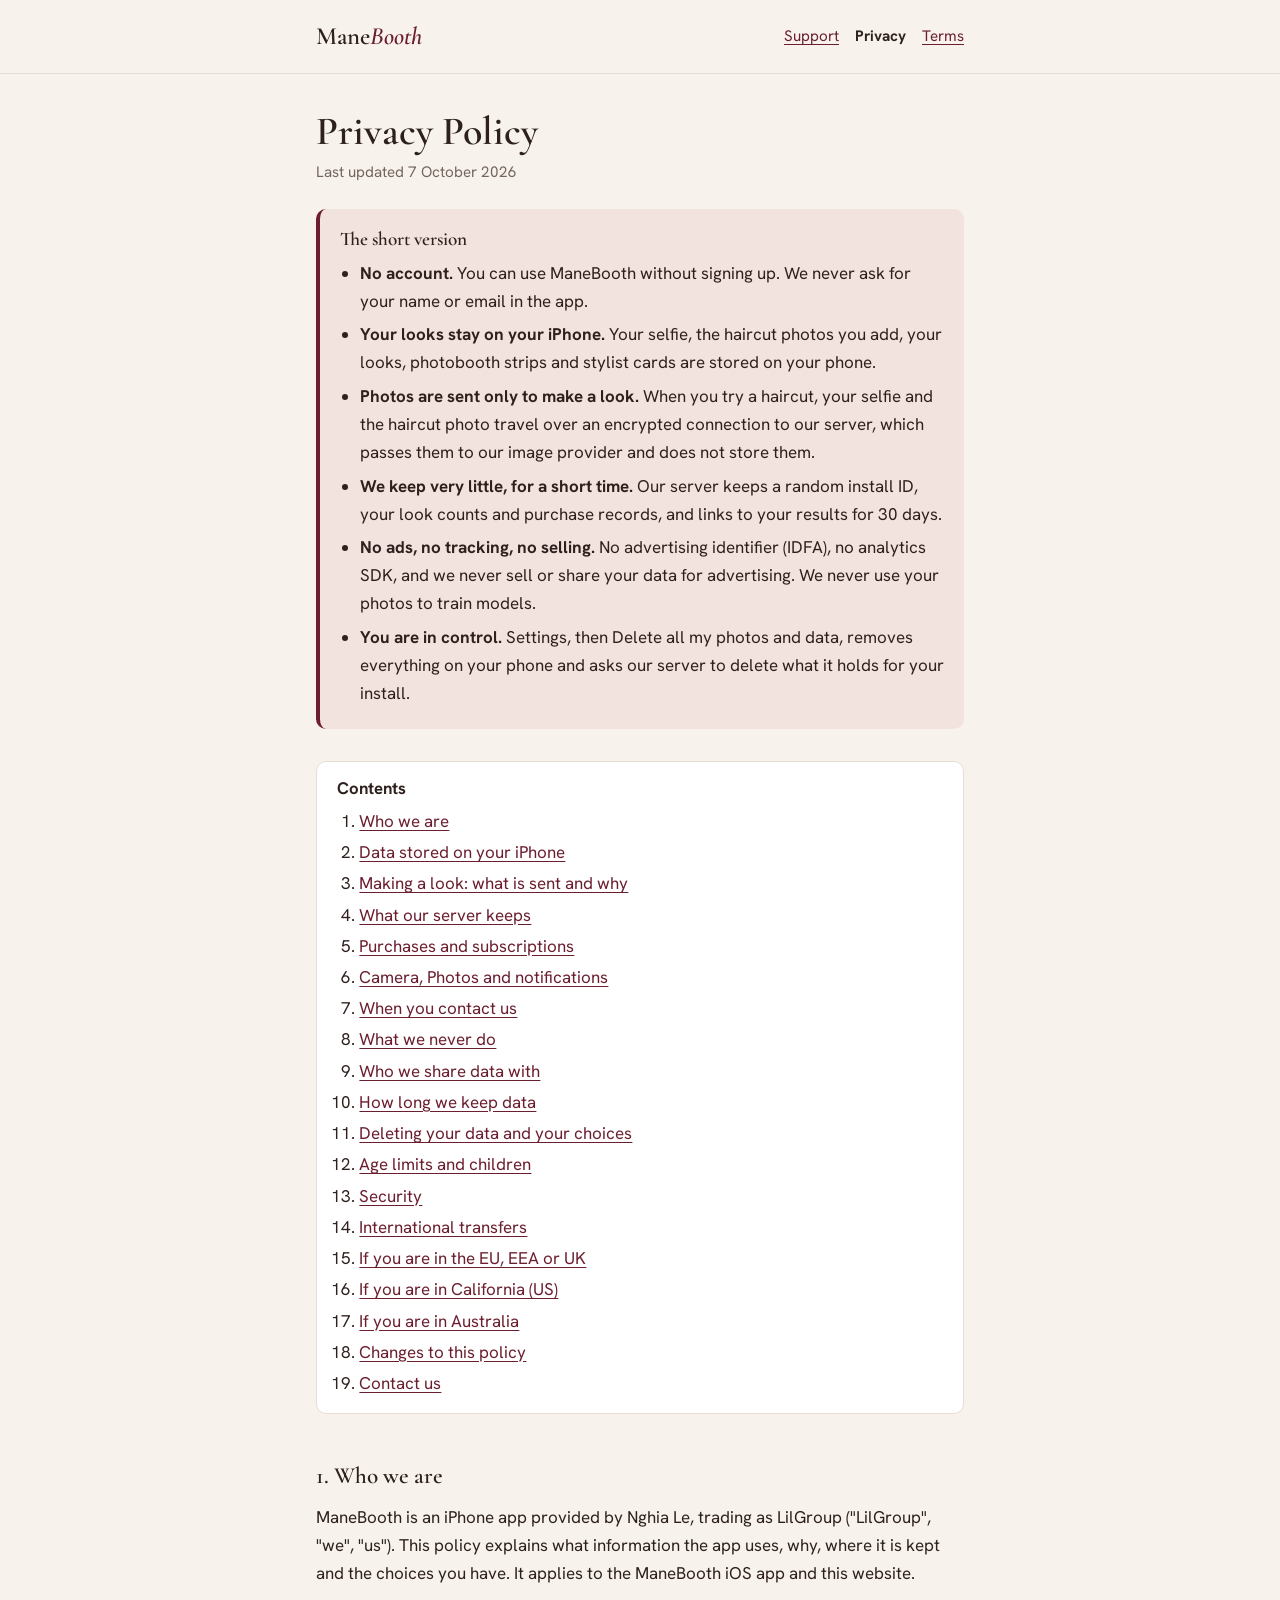
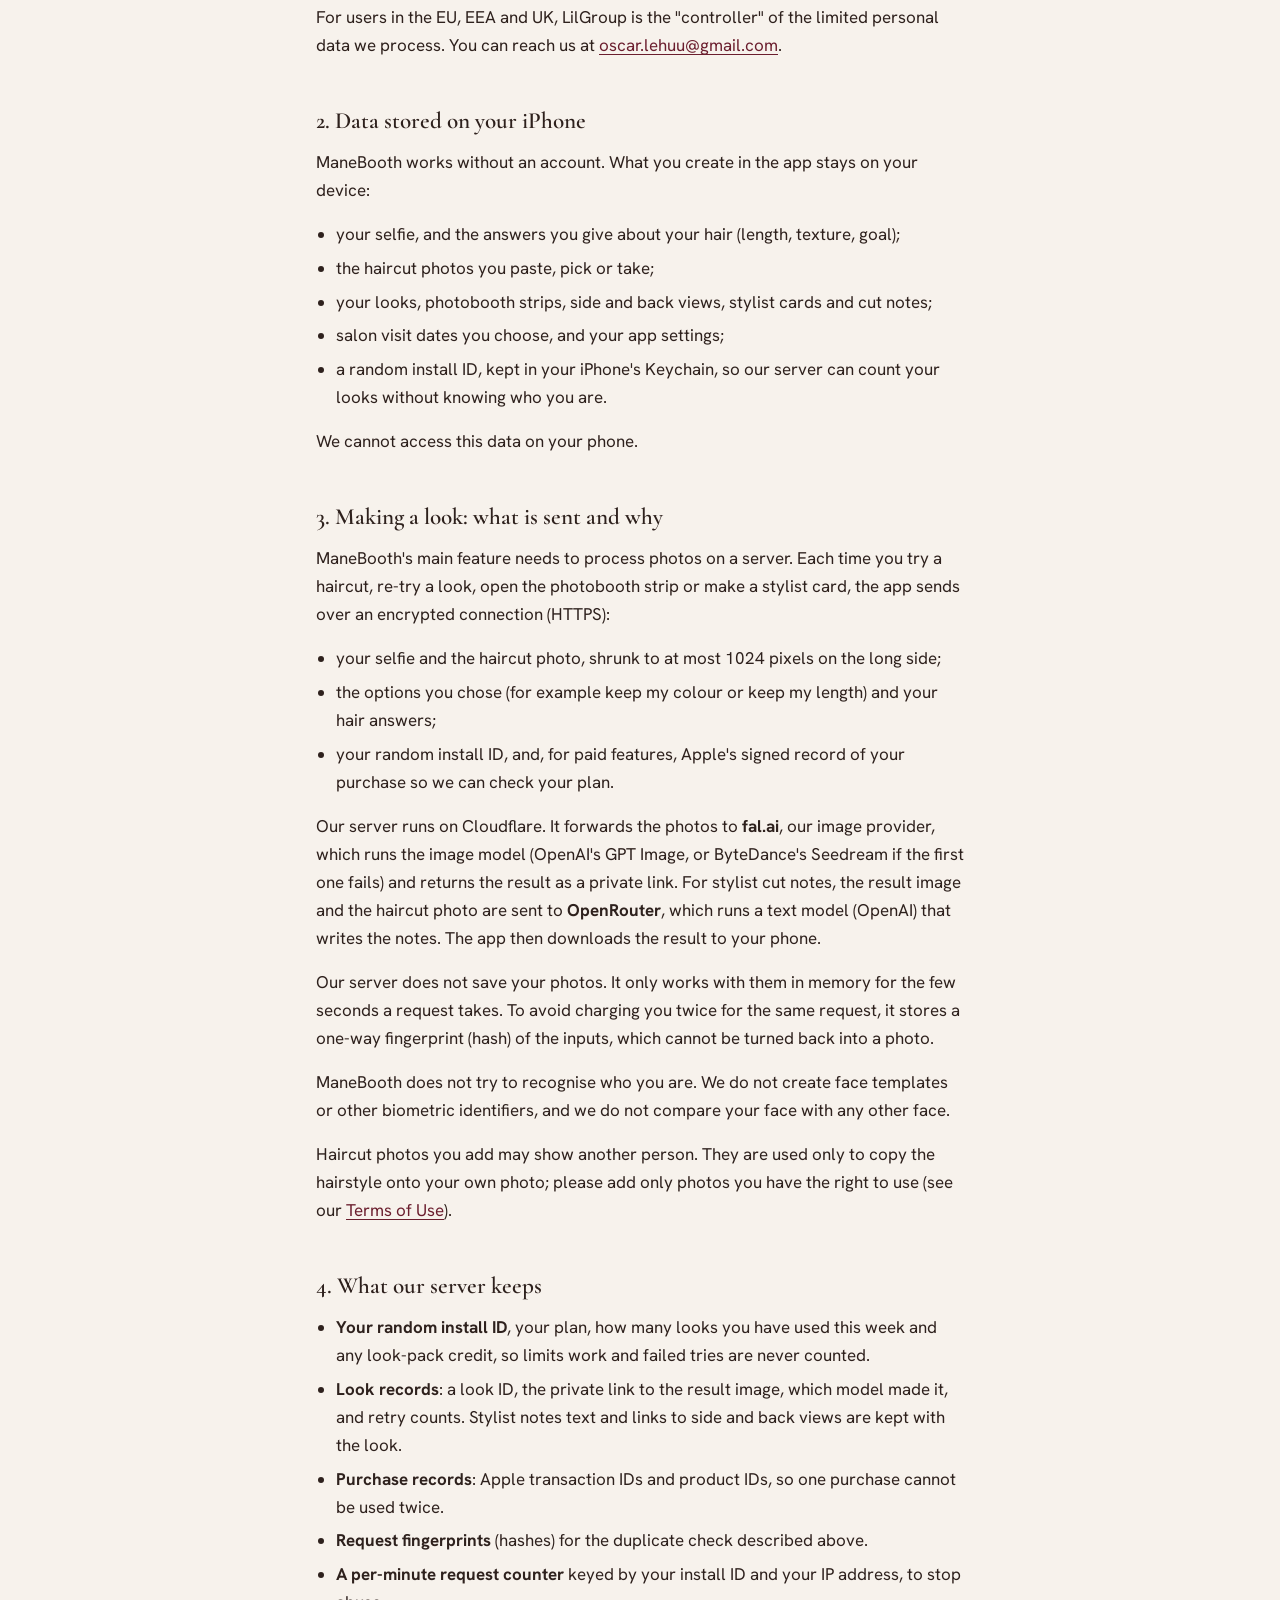
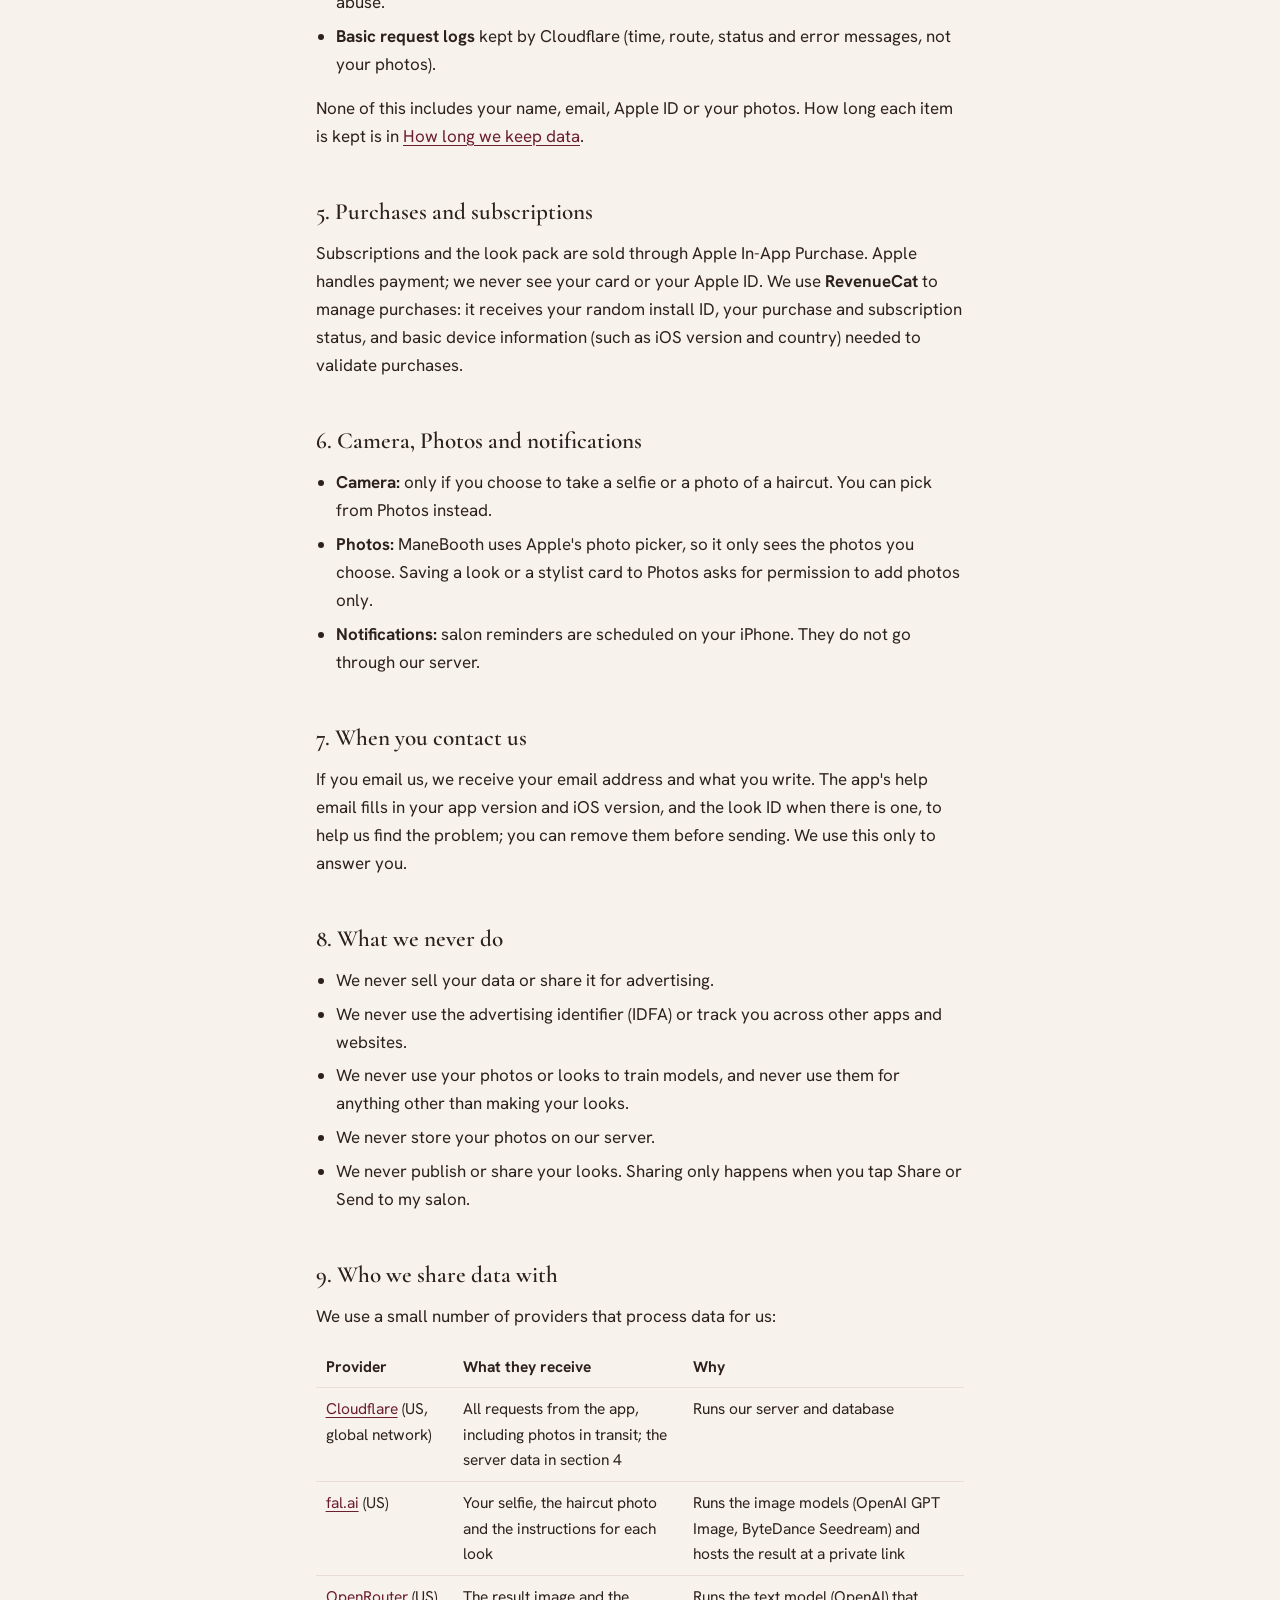
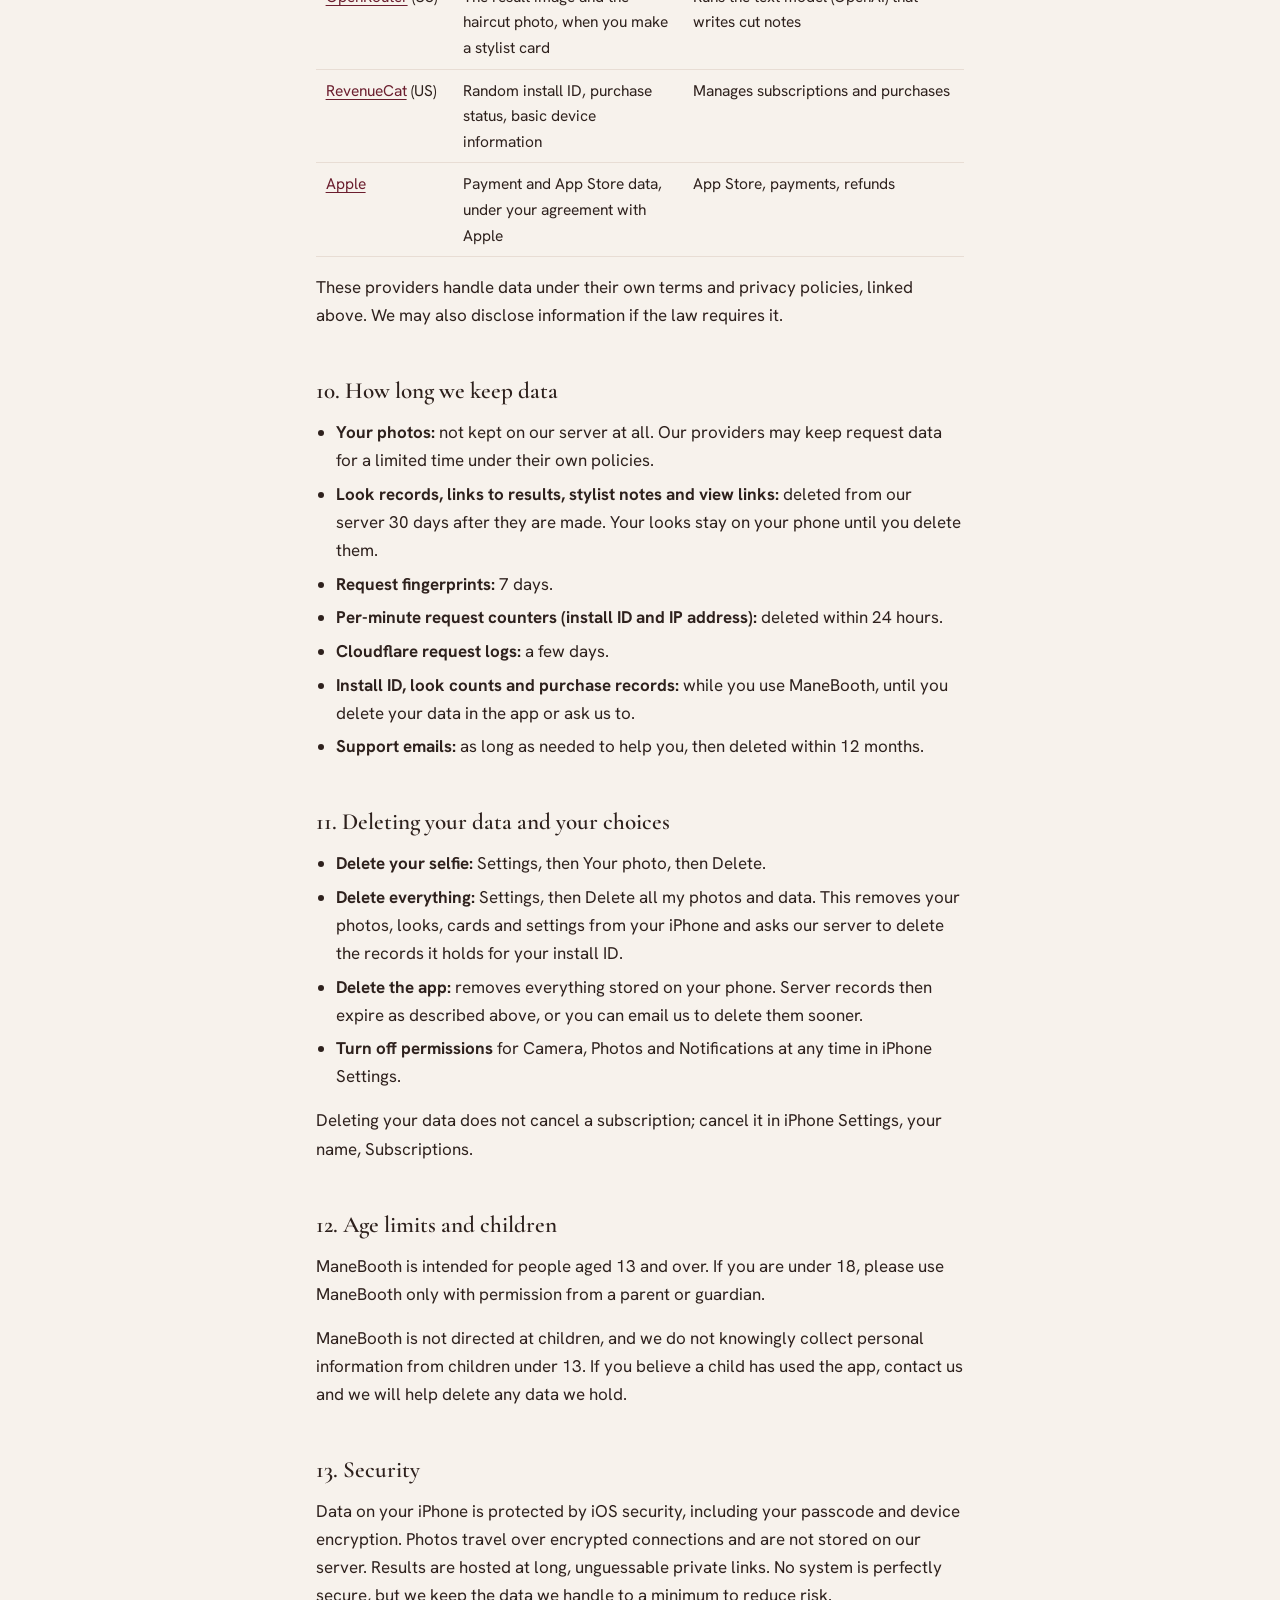
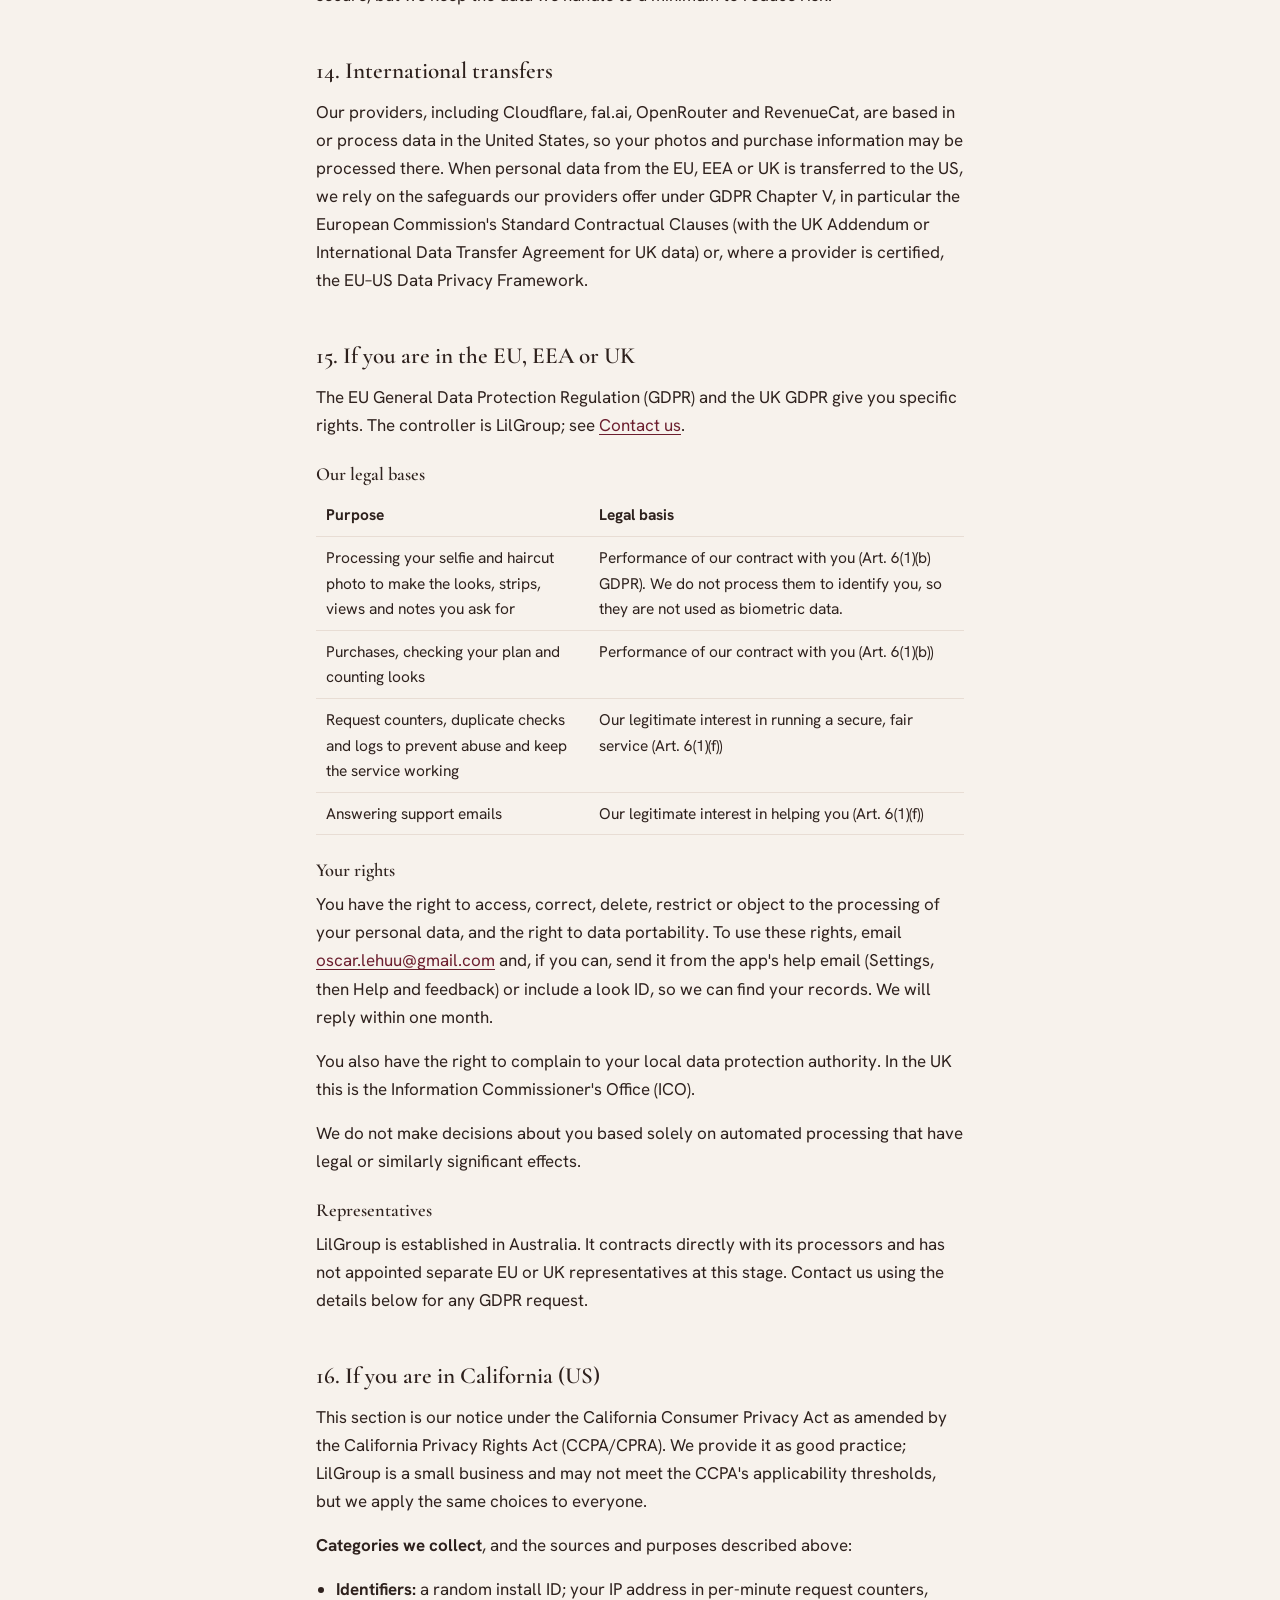
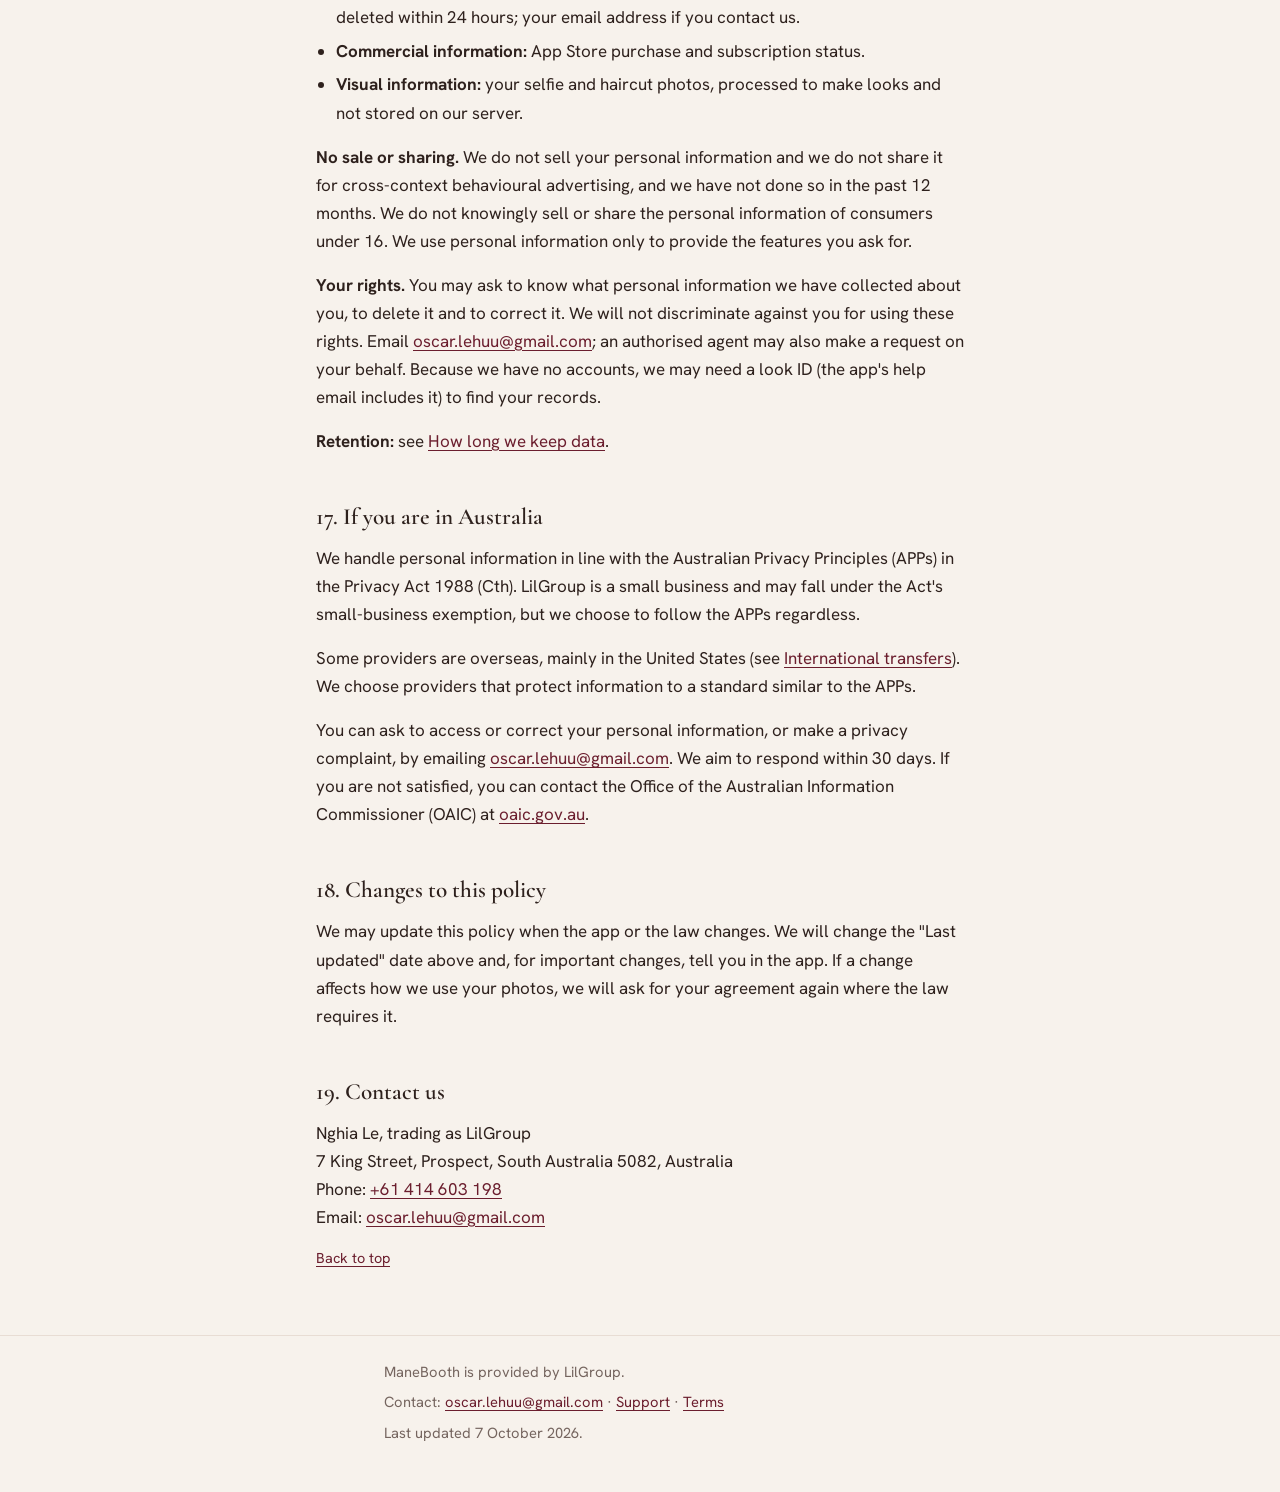
==== privacy.html @ 9e3c53f3 "feat: add ManeBooth support, privacy and terms pages" ====
<!DOCTYPE html>
<html lang="en">
<head>
  <meta charset="utf-8">
  <meta name="viewport" content="width=device-width, initial-scale=1">
  <title>ManeBooth – Privacy Policy</title>
  <meta name="description" content="How the ManeBooth iOS app uses your photos and data, who processes them, and for how long.">
  <link rel="preconnect" href="https://fonts.googleapis.com">
  <link rel="preconnect" href="https://fonts.gstatic.com" crossorigin>
  <link href="https://fonts.googleapis.com/css2?family=Cormorant+Garamond:ital,wght@0,600;1,600&family=Hanken+Grotesk:wght@400;700&display=swap" rel="stylesheet">
  <link rel="stylesheet" href="style.css">
</head>
<body>
  <a class="skip-link" href="#main">Skip to content</a>

  <header class="site-header">
    <div class="wrap">
      <a class="brand" href="index.html">Mane<span>Booth</span></a>
      <nav class="site-nav" aria-label="Legal pages">
        <a href="index.html">Support</a>
        <a href="privacy.html" aria-current="page">Privacy</a>
        <a href="terms.html">Terms</a>
      </nav>
    </div>
  </header>

  <main id="main">
    <div class="wrap">
      <h1 id="top">Privacy Policy</h1>
      <p class="updated">Last updated <time datetime="2026-10-07">7 October 2026</time></p>

      <section class="summary" aria-labelledby="summary-title">
        <h2 id="summary-title">The short version</h2>
        <ul>
          <li><strong>No account.</strong> You can use ManeBooth without signing up. We never ask for your name or email in the app.</li>
          <li><strong>Your looks stay on your iPhone.</strong> Your selfie, the haircut photos you add, your looks, photobooth strips and stylist cards are stored on your phone.</li>
          <li><strong>Photos are sent only to make a look.</strong> When you try a haircut, your selfie and the haircut photo travel over an encrypted connection to our server, which passes them to our image provider and does not store them.</li>
          <li><strong>We keep very little, for a short time.</strong> Our server keeps a random install ID, your look counts and purchase records, and links to your results for 30 days.</li>
          <li><strong>No ads, no tracking, no selling.</strong> No advertising identifier (IDFA), no analytics SDK, and we never sell or share your data for advertising. We never use your photos to train models.</li>
          <li><strong>You are in control.</strong> Settings, then Delete all my photos and data, removes everything on your phone and asks our server to delete what it holds for your install.</li>
        </ul>
      </section>

      <nav class="toc" aria-labelledby="toc-title">
        <h2 id="toc-title">Contents</h2>
        <ol>
          <li><a href="#who-we-are">Who we are</a></li>
          <li><a href="#on-device">Data stored on your iPhone</a></li>
          <li><a href="#making-looks">Making a look: what is sent and why</a></li>
          <li><a href="#server">What our server keeps</a></li>
          <li><a href="#purchases">Purchases and subscriptions</a></li>
          <li><a href="#permissions">Camera, Photos and notifications</a></li>
          <li><a href="#support-emails">When you contact us</a></li>
          <li><a href="#what-we-dont-do">What we never do</a></li>
          <li><a href="#providers">Who we share data with</a></li>
          <li><a href="#retention">How long we keep data</a></li>
          <li><a href="#your-choices">Deleting your data and your choices</a></li>
          <li><a href="#age">Age limits and children</a></li>
          <li><a href="#security">Security</a></li>
          <li><a href="#transfers">International transfers</a></li>
          <li><a href="#gdpr">If you are in the EU, EEA or UK</a></li>
          <li><a href="#california">If you are in California (US)</a></li>
          <li><a href="#australia">If you are in Australia</a></li>
          <li><a href="#changes">Changes to this policy</a></li>
          <li><a href="#contact">Contact us</a></li>
        </ol>
      </nav>

      <section aria-labelledby="who-we-are">
        <h2 id="who-we-are">1. Who we are</h2>
        <p>ManeBooth is an iPhone app provided by Nghia Le, trading as LilGroup ("LilGroup", "we", "us"). This policy explains what information the app uses, why, where it is kept and the choices you have. It applies to the ManeBooth iOS app and this website.</p>
        <p>For users in the EU, EEA and UK, LilGroup is the "controller" of the limited personal data we process. You can reach us at <a href="mailto:oscar.lehuu@gmail.com">oscar.lehuu@gmail.com</a>.</p>
      </section>

      <section aria-labelledby="on-device">
        <h2 id="on-device">2. Data stored on your iPhone</h2>
        <p>ManeBooth works without an account. What you create in the app stays on your device:</p>
        <ul>
          <li>your selfie, and the answers you give about your hair (length, texture, goal);</li>
          <li>the haircut photos you paste, pick or take;</li>
          <li>your looks, photobooth strips, side and back views, stylist cards and cut notes;</li>
          <li>salon visit dates you choose, and your app settings;</li>
          <li>a random install ID, kept in your iPhone's Keychain, so our server can count your looks without knowing who you are.</li>
        </ul>
        <p>We cannot access this data on your phone.</p>
      </section>

      <section aria-labelledby="making-looks">
        <h2 id="making-looks">3. Making a look: what is sent and why</h2>
        <p>ManeBooth's main feature needs to process photos on a server. Each time you try a haircut, re-try a look, open the photobooth strip or make a stylist card, the app sends over an encrypted connection (HTTPS):</p>
        <ul>
          <li>your selfie and the haircut photo, shrunk to at most 1024 pixels on the long side;</li>
          <li>the options you chose (for example keep my colour or keep my length) and your hair answers;</li>
          <li>your random install ID, and, for paid features, Apple's signed record of your purchase so we can check your plan.</li>
        </ul>
        <p>Our server runs on Cloudflare. It forwards the photos to <strong>fal.ai</strong>, our image provider, which runs the image model (OpenAI's GPT Image, or ByteDance's Seedream if the first one fails) and returns the result as a private link. For stylist cut notes, the result image and the haircut photo are sent to <strong>OpenRouter</strong>, which runs a text model (OpenAI) that writes the notes. The app then downloads the result to your phone.</p>
        <p>Our server does not save your photos. It only works with them in memory for the few seconds a request takes. To avoid charging you twice for the same request, it stores a one-way fingerprint (hash) of the inputs, which cannot be turned back into a photo.</p>
        <p>ManeBooth does not try to recognise who you are. We do not create face templates or other biometric identifiers, and we do not compare your face with any other face.</p>
        <p>Haircut photos you add may show another person. They are used only to copy the hairstyle onto your own photo; please add only photos you have the right to use (see our <a href="terms.html">Terms of Use</a>).</p>
      </section>

      <section aria-labelledby="server">
        <h2 id="server">4. What our server keeps</h2>
        <ul>
          <li><strong>Your random install ID</strong>, your plan, how many looks you have used this week and any look-pack credit, so limits work and failed tries are never counted.</li>
          <li><strong>Look records</strong>: a look ID, the private link to the result image, which model made it, and retry counts. Stylist notes text and links to side and back views are kept with the look.</li>
          <li><strong>Purchase records</strong>: Apple transaction IDs and product IDs, so one purchase cannot be used twice.</li>
          <li><strong>Request fingerprints</strong> (hashes) for the duplicate check described above.</li>
          <li><strong>A per-minute request counter</strong> keyed by your install ID and your IP address, to stop abuse.</li>
          <li><strong>Basic request logs</strong> kept by Cloudflare (time, route, status and error messages, not your photos).</li>
        </ul>
        <p>None of this includes your name, email, Apple ID or your photos. How long each item is kept is in <a href="#retention">How long we keep data</a>.</p>
      </section>

      <section aria-labelledby="purchases">
        <h2 id="purchases">5. Purchases and subscriptions</h2>
        <p>Subscriptions and the look pack are sold through Apple In-App Purchase. Apple handles payment; we never see your card or your Apple ID. We use <strong>RevenueCat</strong> to manage purchases: it receives your random install ID, your purchase and subscription status, and basic device information (such as iOS version and country) needed to validate purchases.</p>
      </section>

      <section aria-labelledby="permissions">
        <h2 id="permissions">6. Camera, Photos and notifications</h2>
        <ul>
          <li><strong>Camera:</strong> only if you choose to take a selfie or a photo of a haircut. You can pick from Photos instead.</li>
          <li><strong>Photos:</strong> ManeBooth uses Apple's photo picker, so it only sees the photos you choose. Saving a look or a stylist card to Photos asks for permission to add photos only.</li>
          <li><strong>Notifications:</strong> salon reminders are scheduled on your iPhone. They do not go through our server.</li>
        </ul>
      </section>

      <section aria-labelledby="support-emails">
        <h2 id="support-emails">7. When you contact us</h2>
        <p>If you email us, we receive your email address and what you write. The app's help email fills in your app version and iOS version, and the look ID when there is one, to help us find the problem; you can remove them before sending. We use this only to answer you.</p>
      </section>

      <section aria-labelledby="what-we-dont-do">
        <h2 id="what-we-dont-do">8. What we never do</h2>
        <ul>
          <li>We never sell your data or share it for advertising.</li>
          <li>We never use the advertising identifier (IDFA) or track you across other apps and websites.</li>
          <li>We never use your photos or looks to train models, and never use them for anything other than making your looks.</li>
          <li>We never store your photos on our server.</li>
          <li>We never publish or share your looks. Sharing only happens when you tap Share or Send to my salon.</li>
        </ul>
      </section>

      <section aria-labelledby="providers">
        <h2 id="providers">9. Who we share data with</h2>
        <p>We use a small number of providers that process data for us:</p>
        <div class="table-scroll">
          <table>
            <thead>
              <tr><th scope="col">Provider</th><th scope="col">What they receive</th><th scope="col">Why</th></tr>
            </thead>
            <tbody>
              <tr><td><a href="https://www.cloudflare.com/privacypolicy/">Cloudflare</a> (US, global network)</td><td>All requests from the app, including photos in transit; the server data in section 4</td><td>Runs our server and database</td></tr>
              <tr><td><a href="https://fal.ai/privacy">fal.ai</a> (US)</td><td>Your selfie, the haircut photo and the instructions for each look</td><td>Runs the image models (OpenAI GPT Image, ByteDance Seedream) and hosts the result at a private link</td></tr>
              <tr><td><a href="https://openrouter.ai/privacy">OpenRouter</a> (US)</td><td>The result image and the haircut photo, when you make a stylist card</td><td>Runs the text model (OpenAI) that writes cut notes</td></tr>
              <tr><td><a href="https://www.revenuecat.com/privacy/">RevenueCat</a> (US)</td><td>Random install ID, purchase status, basic device information</td><td>Manages subscriptions and purchases</td></tr>
              <tr><td><a href="https://www.apple.com/legal/privacy/">Apple</a></td><td>Payment and App Store data, under your agreement with Apple</td><td>App Store, payments, refunds</td></tr>
            </tbody>
          </table>
        </div>
        <p>These providers handle data under their own terms and privacy policies, linked above. We may also disclose information if the law requires it.</p>
      </section>

      <section aria-labelledby="retention">
        <h2 id="retention">10. How long we keep data</h2>
        <ul>
          <li><strong>Your photos:</strong> not kept on our server at all. Our providers may keep request data for a limited time under their own policies.</li>
          <li><strong>Look records, links to results, stylist notes and view links:</strong> deleted from our server 30 days after they are made. Your looks stay on your phone until you delete them.</li>
          <li><strong>Request fingerprints:</strong> 7 days.</li>
          <li><strong>Per-minute request counters (install ID and IP address):</strong> deleted within 24 hours.</li>
          <li><strong>Cloudflare request logs:</strong> a few days.</li>
          <li><strong>Install ID, look counts and purchase records:</strong> while you use ManeBooth, until you delete your data in the app or ask us to.</li>
          <li><strong>Support emails:</strong> as long as needed to help you, then deleted within 12 months.</li>
        </ul>
      </section>

      <section aria-labelledby="your-choices">
        <h2 id="your-choices">11. Deleting your data and your choices</h2>
        <ul>
          <li><strong>Delete your selfie:</strong> Settings, then Your photo, then Delete.</li>
          <li><strong>Delete everything:</strong> Settings, then Delete all my photos and data. This removes your photos, looks, cards and settings from your iPhone and asks our server to delete the records it holds for your install ID.</li>
          <li><strong>Delete the app:</strong> removes everything stored on your phone. Server records then expire as described above, or you can email us to delete them sooner.</li>
          <li><strong>Turn off permissions</strong> for Camera, Photos and Notifications at any time in iPhone Settings.</li>
        </ul>
        <p>Deleting your data does not cancel a subscription; cancel it in iPhone Settings, your name, Subscriptions.</p>
      </section>

      <section aria-labelledby="age">
        <h2 id="age">12. Age limits and children</h2>
        <p>ManeBooth is intended for people aged 13 and over. If you are under 18, please use ManeBooth only with permission from a parent or guardian.</p>
        <p>ManeBooth is not directed at children, and we do not knowingly collect personal information from children under 13. If you believe a child has used the app, contact us and we will help delete any data we hold.</p>
      </section>

      <section aria-labelledby="security">
        <h2 id="security">13. Security</h2>
        <p>Data on your iPhone is protected by iOS security, including your passcode and device encryption. Photos travel over encrypted connections and are not stored on our server. Results are hosted at long, unguessable private links. No system is perfectly secure, but we keep the data we handle to a minimum to reduce risk.</p>
      </section>

      <section aria-labelledby="transfers">
        <h2 id="transfers">14. International transfers</h2>
        <p>Our providers, including Cloudflare, fal.ai, OpenRouter and RevenueCat, are based in or process data in the United States, so your photos and purchase information may be processed there. When personal data from the EU, EEA or UK is transferred to the US, we rely on the safeguards our providers offer under GDPR Chapter V, in particular the European Commission's Standard Contractual Clauses (with the UK Addendum or International Data Transfer Agreement for UK data) or, where a provider is certified, the EU–US Data Privacy Framework.</p>
      </section>

      <section aria-labelledby="gdpr">
        <h2 id="gdpr">15. If you are in the EU, EEA or UK</h2>
        <p>The EU General Data Protection Regulation (GDPR) and the UK GDPR give you specific rights. The controller is LilGroup; see <a href="#contact">Contact us</a>.</p>
        <h3 id="legal-bases">Our legal bases</h3>
        <div class="table-scroll">
          <table>
            <thead>
              <tr><th scope="col">Purpose</th><th scope="col">Legal basis</th></tr>
            </thead>
            <tbody>
              <tr><td>Processing your selfie and haircut photo to make the looks, strips, views and notes you ask for</td><td>Performance of our contract with you (Art. 6(1)(b) GDPR). We do not process them to identify you, so they are not used as biometric data.</td></tr>
              <tr><td>Purchases, checking your plan and counting looks</td><td>Performance of our contract with you (Art. 6(1)(b))</td></tr>
              <tr><td>Request counters, duplicate checks and logs to prevent abuse and keep the service working</td><td>Our legitimate interest in running a secure, fair service (Art. 6(1)(f))</td></tr>
              <tr><td>Answering support emails</td><td>Our legitimate interest in helping you (Art. 6(1)(f))</td></tr>
            </tbody>
          </table>
        </div>
        <h3 id="gdpr-rights">Your rights</h3>
        <p>You have the right to access, correct, delete, restrict or object to the processing of your personal data, and the right to data portability. To use these rights, email <a href="mailto:oscar.lehuu@gmail.com">oscar.lehuu@gmail.com</a> and, if you can, send it from the app's help email (Settings, then Help and feedback) or include a look ID, so we can find your records. We will reply within one month.</p>
        <p>You also have the right to complain to your local data protection authority. In the UK this is the Information Commissioner's Office (ICO).</p>
        <p>We do not make decisions about you based solely on automated processing that have legal or similarly significant effects.</p>
        <h3 id="representatives">Representatives</h3>
        <p>LilGroup is established in Australia. It contracts directly with its processors and has not appointed separate EU or UK representatives at this stage. Contact us using the details below for any GDPR request.</p>
      </section>

      <section aria-labelledby="california">
        <h2 id="california">16. If you are in California (US)</h2>
        <p>This section is our notice under the California Consumer Privacy Act as amended by the California Privacy Rights Act (CCPA/CPRA). We provide it as good practice; LilGroup is a small business and may not meet the CCPA's applicability thresholds, but we apply the same choices to everyone.</p>
        <p><strong>Categories we collect</strong>, and the sources and purposes described above:</p>
        <ul>
          <li><strong>Identifiers:</strong> a random install ID; your IP address in per-minute request counters, deleted within 24 hours; your email address if you contact us.</li>
          <li><strong>Commercial information:</strong> App Store purchase and subscription status.</li>
          <li><strong>Visual information:</strong> your selfie and haircut photos, processed to make looks and not stored on our server.</li>
        </ul>
        <p><strong>No sale or sharing.</strong> We do not sell your personal information and we do not share it for cross-context behavioural advertising, and we have not done so in the past 12 months. We do not knowingly sell or share the personal information of consumers under 16. We use personal information only to provide the features you ask for.</p>
        <p><strong>Your rights.</strong> You may ask to know what personal information we have collected about you, to delete it and to correct it. We will not discriminate against you for using these rights. Email <a href="mailto:oscar.lehuu@gmail.com">oscar.lehuu@gmail.com</a>; an authorised agent may also make a request on your behalf. Because we have no accounts, we may need a look ID (the app's help email includes it) to find your records.</p>
        <p><strong>Retention:</strong> see <a href="#retention">How long we keep data</a>.</p>
      </section>

      <section aria-labelledby="australia">
        <h2 id="australia">17. If you are in Australia</h2>
        <p>We handle personal information in line with the Australian Privacy Principles (APPs) in the Privacy Act 1988 (Cth). LilGroup is a small business and may fall under the Act's small-business exemption, but we choose to follow the APPs regardless.</p>
        <p>Some providers are overseas, mainly in the United States (see <a href="#transfers">International transfers</a>). We choose providers that protect information to a standard similar to the APPs.</p>
        <p>You can ask to access or correct your personal information, or make a privacy complaint, by emailing <a href="mailto:oscar.lehuu@gmail.com">oscar.lehuu@gmail.com</a>. We aim to respond within 30 days. If you are not satisfied, you can contact the Office of the Australian Information Commissioner (OAIC) at <a href="https://www.oaic.gov.au">oaic.gov.au</a>.</p>
      </section>

      <section aria-labelledby="changes">
        <h2 id="changes">18. Changes to this policy</h2>
        <p>We may update this policy when the app or the law changes. We will change the "Last updated" date above and, for important changes, tell you in the app. If a change affects how we use your photos, we will ask for your agreement again where the law requires it.</p>
      </section>

      <section aria-labelledby="contact">
        <h2 id="contact">19. Contact us</h2>
        <p>Nghia Le, trading as LilGroup<br>
        7 King Street, Prospect, South Australia 5082, Australia<br>
        Phone: <a href="tel:+61414603198">+61 414 603 198</a><br>
        Email: <a href="mailto:oscar.lehuu@gmail.com">oscar.lehuu@gmail.com</a></p>
        <p class="back-to-top"><a href="#top">Back to top</a></p>
      </section>
    </div>
  </main>

  <footer class="site-footer">
    <div class="wrap">
      <p>ManeBooth is provided by LilGroup.</p>
      <p>Contact: <a href="mailto:oscar.lehuu@gmail.com">oscar.lehuu@gmail.com</a> · <a href="index.html">Support</a> · <a href="terms.html">Terms</a></p>
      <p>Last updated <time datetime="2026-10-07">7 October 2026</time>.</p>
    </div>
  </footer>
</body>
</html>
---- style.css ----
/* ManeBooth legal pages: shared styles. Salon Mirror palette, plain and readable. */

:root {
  --bg: #F7F2EC;
  --surface: #FFFFFF;
  --text: #2E211D;
  --muted: #75655F;
  --border: #E8DDD4;
  --accent: #6B1E2E;
  --accent-soft: #F3E3DF;
  --link: #6B1E2E;
  --link-hover: #4E1421;
  --font-heading: "Cormorant Garamond", Georgia, "Times New Roman", serif;
  --font-body: "Hanken Grotesk", -apple-system, BlinkMacSystemFont, "Segoe UI", Roboto, Helvetica, Arial, sans-serif;
  color-scheme: light dark;
}

@media (prefers-color-scheme: dark) {
  :root {
    --bg: #22171A;
    --surface: #33262A;
    --text: #F7F2EC;
    --muted: #BCAAA3;
    --border: #4A3A3E;
    --accent: #E8C9C1;
    --accent-soft: #3A2A2E;
    /* Blush links keep readable contrast on the dark burgundy background. */
    --link: #E8C9C1;
    --link-hover: #F7E4DF;
  }
}

*,
*::before,
*::after {
  box-sizing: border-box;
}

html {
  -webkit-text-size-adjust: 100%;
  scroll-behavior: smooth;
}

@media (prefers-reduced-motion: reduce) {
  html { scroll-behavior: auto; }
}

body {
  margin: 0;
  background: var(--bg);
  color: var(--text);
  font-family: var(--font-body);
  font-size: 1.0625rem;
  line-height: 1.65;
  overflow-wrap: break-word;
}

.skip-link {
  position: absolute;
  left: -999px;
  top: 0;
  padding: 0.5rem 1rem;
  background: var(--accent);
  color: var(--bg);
  z-index: 10;
}

.skip-link:focus {
  left: 16px;
}

.wrap {
  max-width: 68ch;
  margin: 0 auto;
  padding: 0 16px;
}

/* Header and navigation */
.site-header {
  border-bottom: 1px solid var(--border);
  padding: 1rem 0;
}

.site-header .wrap {
  display: flex;
  flex-wrap: wrap;
  align-items: center;
  justify-content: space-between;
  gap: 0.5rem 1.25rem;
}

.brand {
  font-family: var(--font-heading);
  font-weight: 600;
  font-size: 1.55rem;
  color: var(--text);
  text-decoration: none;
}

.brand span {
  color: var(--accent);
  font-style: italic;
}

.site-nav {
  display: flex;
  flex-wrap: wrap;
  gap: 0.25rem 1rem;
  font-size: 0.95rem;
}

.site-nav a[aria-current="page"] {
  color: var(--text);
  font-weight: 700;
  text-decoration: none;
}

main {
  padding: 2rem 0 3rem;
}

/* Typography */
h1,
h2,
h3 {
  font-family: var(--font-heading);
  font-weight: 600;
  line-height: 1.25;
  color: var(--text);
}

h1 {
  font-size: clamp(1.9rem, 5vw, 2.5rem);
  margin: 0 0 0.25rem;
}

h2 {
  font-size: 1.45rem;
  margin: 2.5rem 0 0.75rem;
  padding-top: 0.5rem;
  scroll-margin-top: 1rem;
}

h3 {
  font-size: 1.15rem;
  margin: 1.5rem 0 0.5rem;
  scroll-margin-top: 1rem;
}

p,
ul,
ol {
  margin: 0 0 1rem;
}

ul,
ol {
  padding-left: 1.25rem;
}

li {
  margin-bottom: 0.35rem;
}

a {
  color: var(--link);
  text-underline-offset: 0.18em;
}

a:hover {
  color: var(--link-hover);
}

a:focus-visible {
  outline: 2px solid var(--accent);
  outline-offset: 2px;
  border-radius: 2px;
}

strong {
  font-weight: 700;
}

.updated {
  color: var(--muted);
  font-size: 0.95rem;
  margin-bottom: 1.5rem;
}

.lead {
  font-size: 1.15rem;
}

/* Plain-language summary box */
.summary {
  background: var(--accent-soft);
  border-left: 4px solid var(--accent);
  border-radius: 10px;
  padding: 1.1rem 1.25rem 0.35rem;
  margin: 1.5rem 0 2rem;
}

.summary h2 {
  margin: 0 0 0.5rem;
  padding: 0;
  font-size: 1.2rem;
}

/* Table of contents */
.toc {
  background: var(--surface);
  border: 1px solid var(--border);
  border-radius: 10px;
  padding: 1rem 1.25rem 0.5rem;
  margin-bottom: 2rem;
}

.toc h2 {
  margin: 0 0 0.5rem;
  padding: 0;
  font-size: 1.05rem;
  font-family: var(--font-body);
  font-weight: 700;
}

.toc ol {
  margin: 0 0 0.5rem;
  padding-left: 1.4rem;
}

.toc li {
  margin-bottom: 0.2rem;
}

/* Tables (e.g. subscription prices) */
.table-scroll {
  overflow-x: auto;
  margin: 0 0 1rem;
}

table {
  border-collapse: collapse;
  width: 100%;
  font-size: 0.97rem;
}

th,
td {
  text-align: left;
  padding: 0.5rem 0.6rem;
  border-bottom: 1px solid var(--border);
  vertical-align: top;
}

th {
  font-weight: 700;
}

/* Lawyer review markers */
.verify {
  font-size: 0.8em;
  font-weight: 700;
  color: var(--link);
}

/* Landing page cards */
.cards {
  display: grid;
  gap: 1rem;
  grid-template-columns: repeat(auto-fit, minmax(220px, 1fr));
  margin: 1.5rem 0 2rem;
}

.card {
  display: block;
  background: var(--surface);
  border: 1px solid var(--border);
  border-radius: 12px;
  padding: 1.1rem 1.25rem;
  color: var(--text);
  text-decoration: none;
}

.card:hover {
  border-color: var(--accent);
  color: var(--text);
}

.card strong {
  display: block;
  font-family: var(--font-heading);
  font-size: 1.2rem;
  font-weight: 600;
  margin-bottom: 0.25rem;
}

.card span {
  color: var(--muted);
  font-size: 0.95rem;
}

.back-to-top {
  font-size: 0.9rem;
}

/* Footer */
.site-footer {
  border-top: 1px solid var(--border);
  padding: 1.5rem 0 2.5rem;
  color: var(--muted);
  font-size: 0.92rem;
}

.site-footer p {
  margin: 0 0 0.4rem;
}
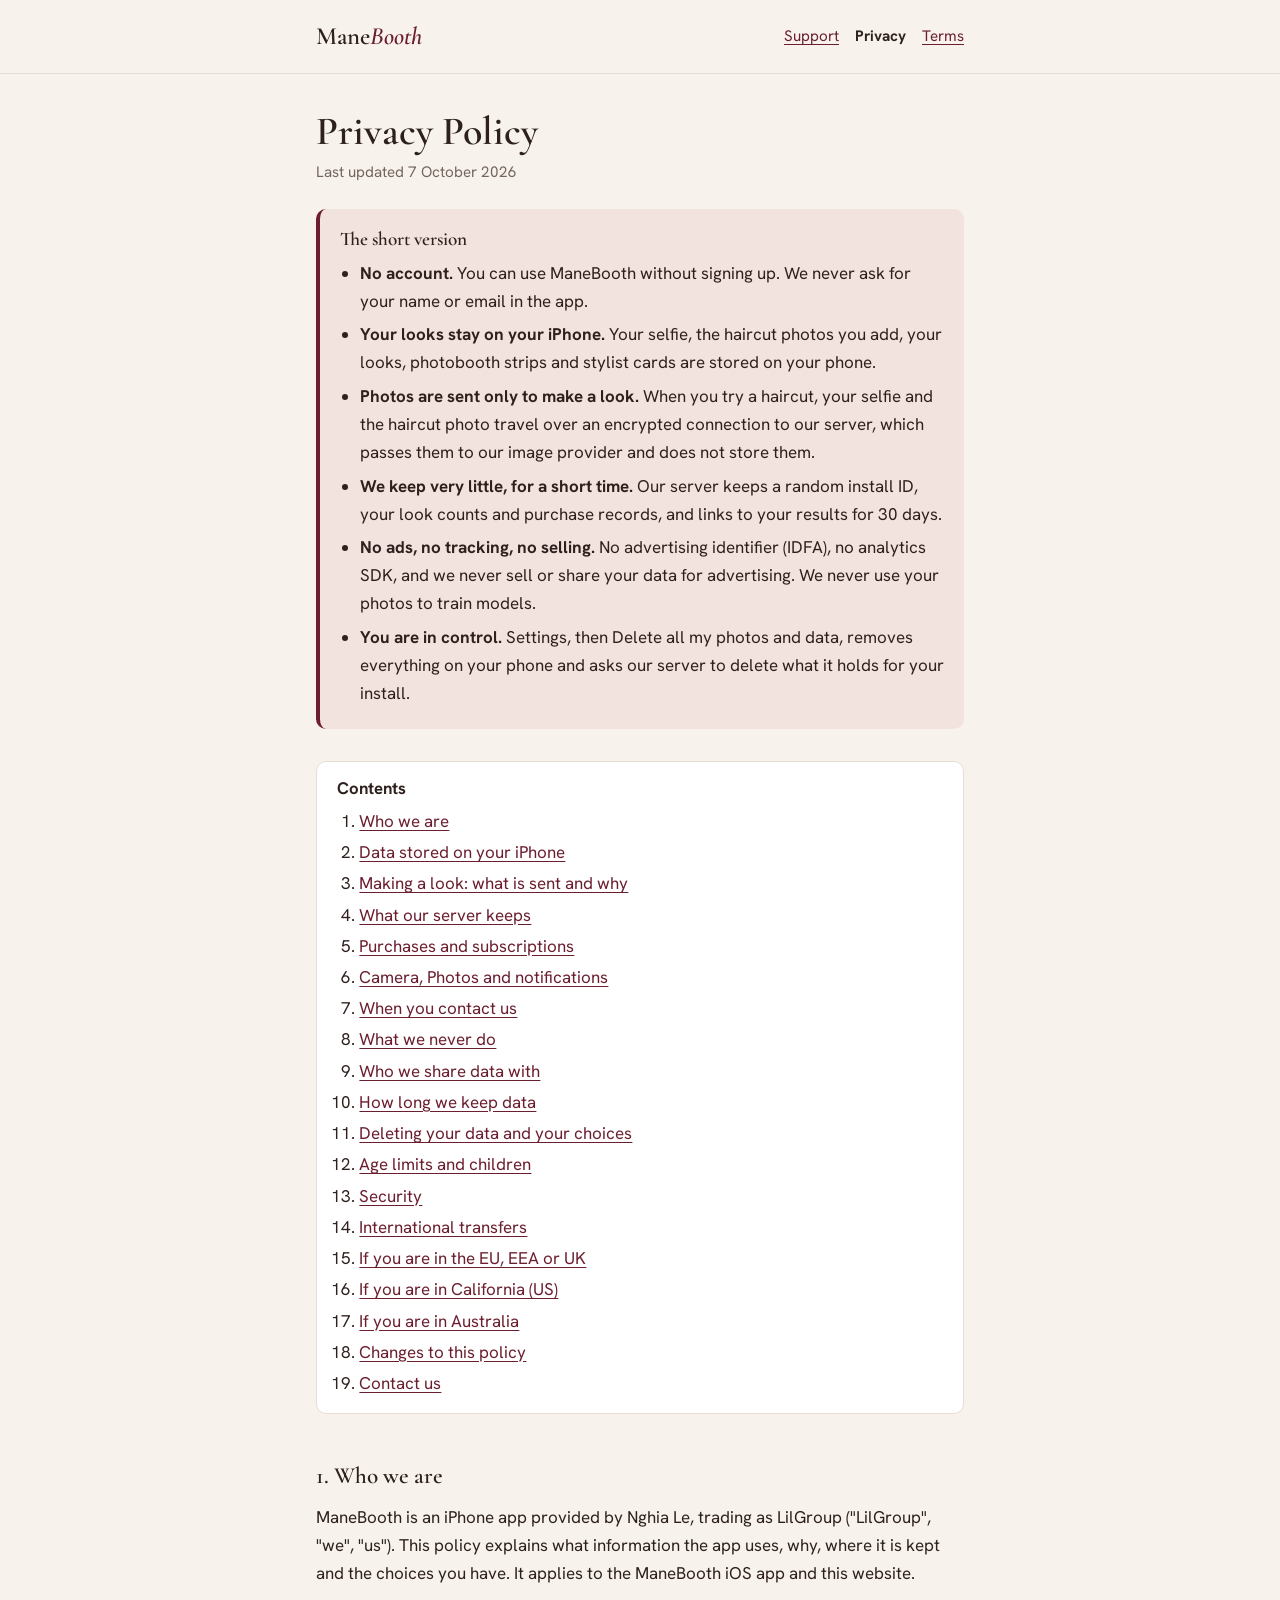
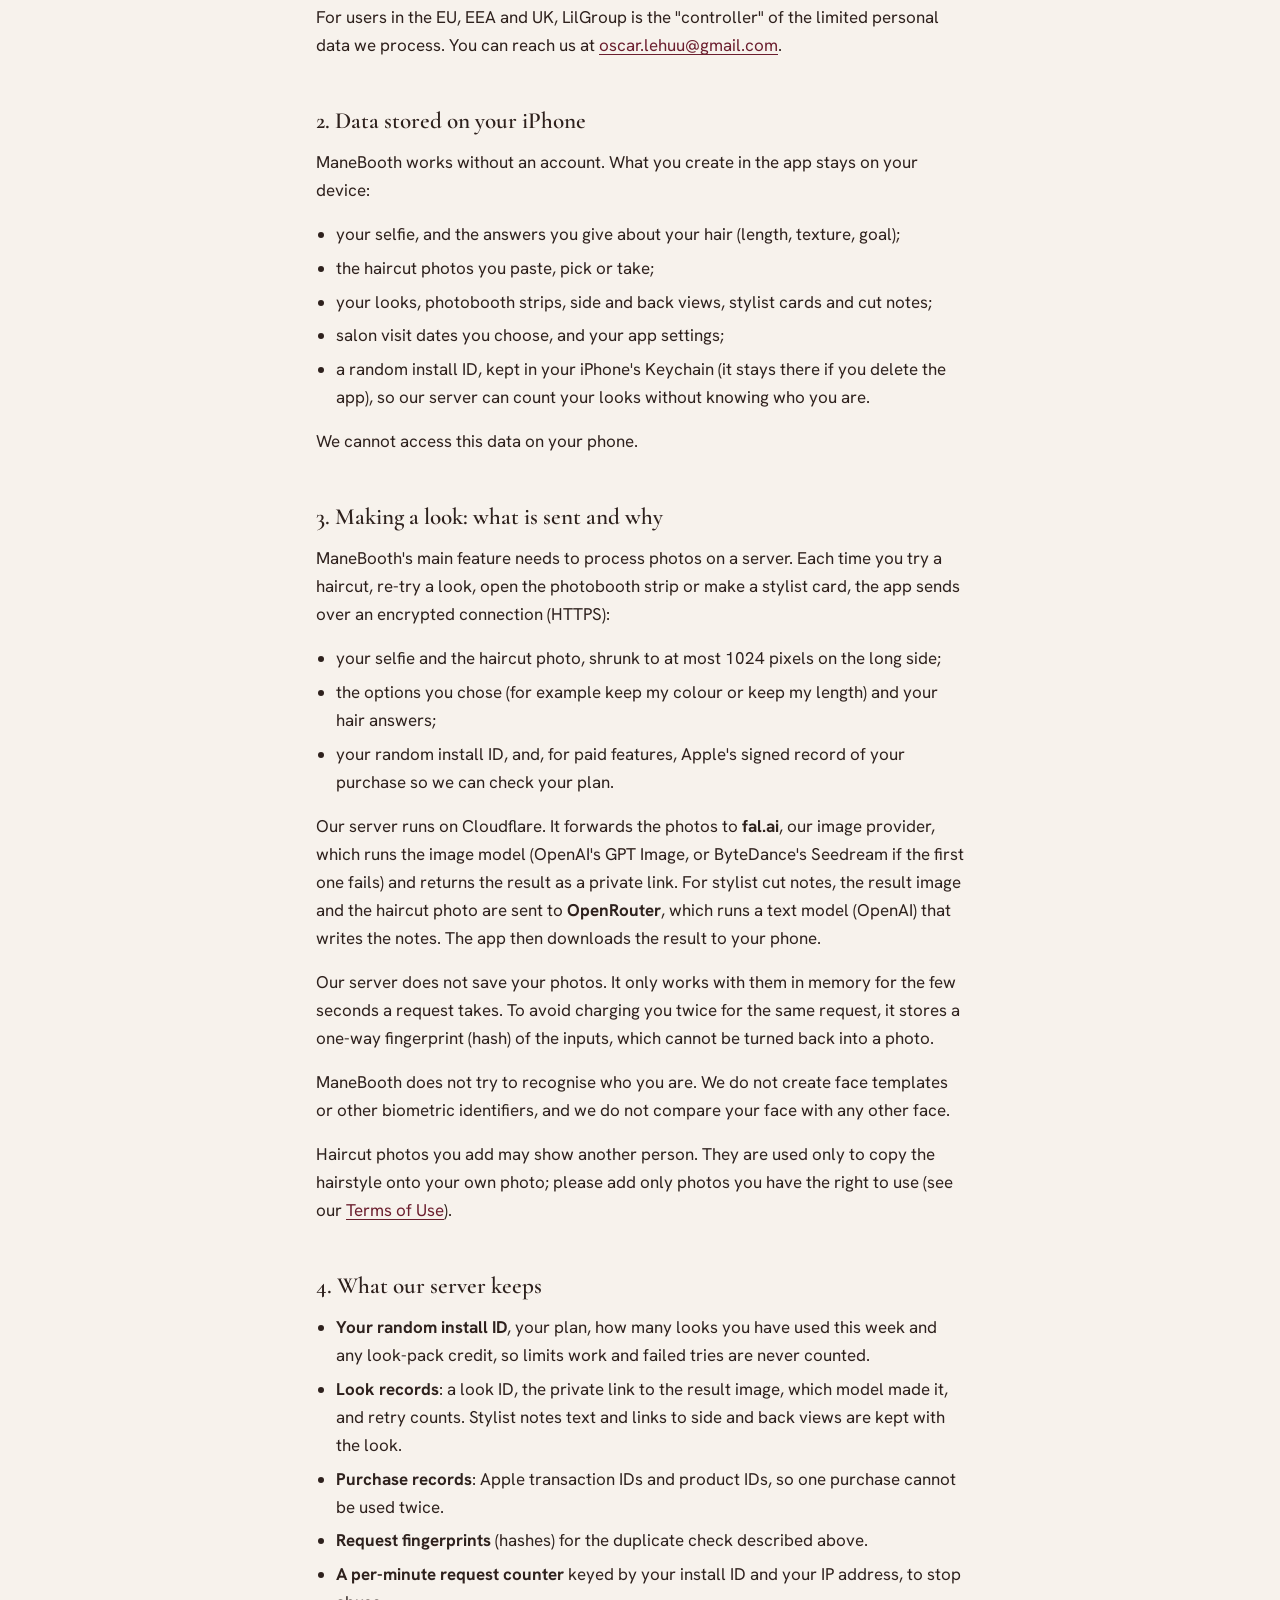
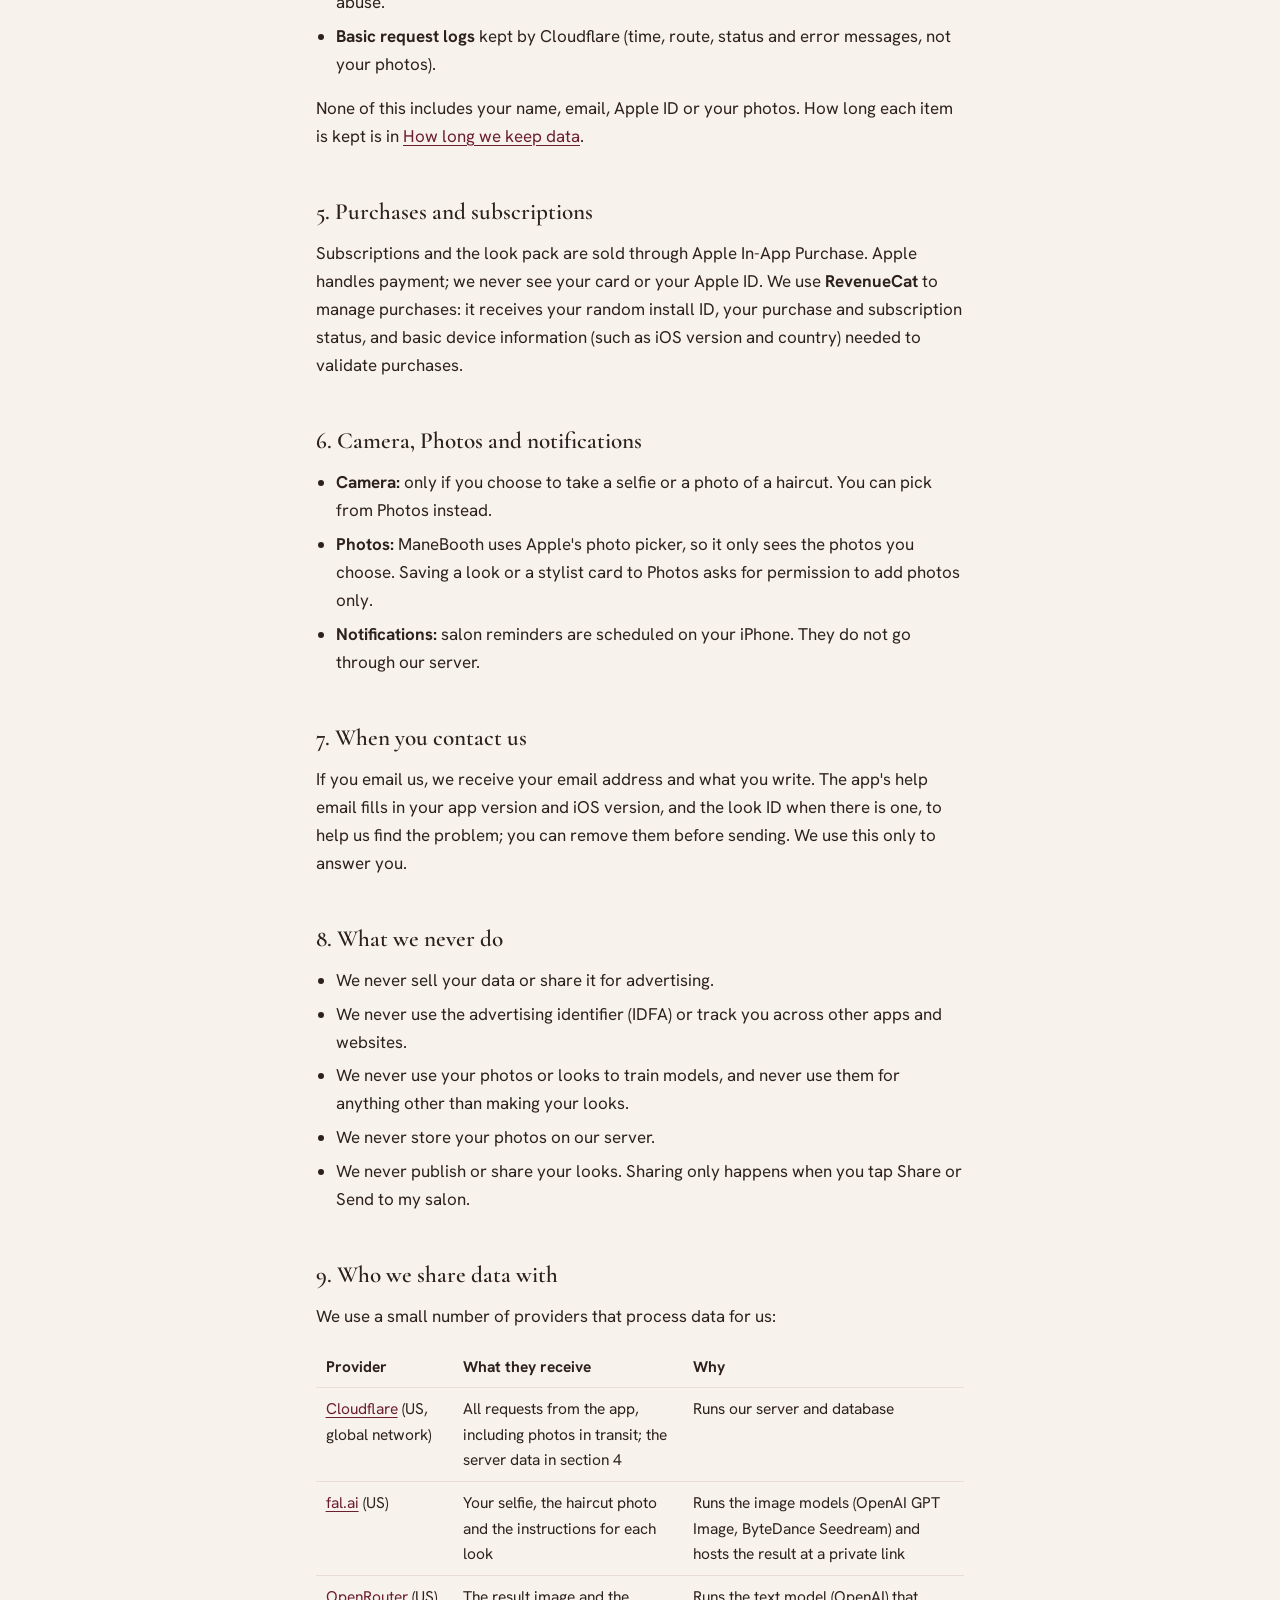
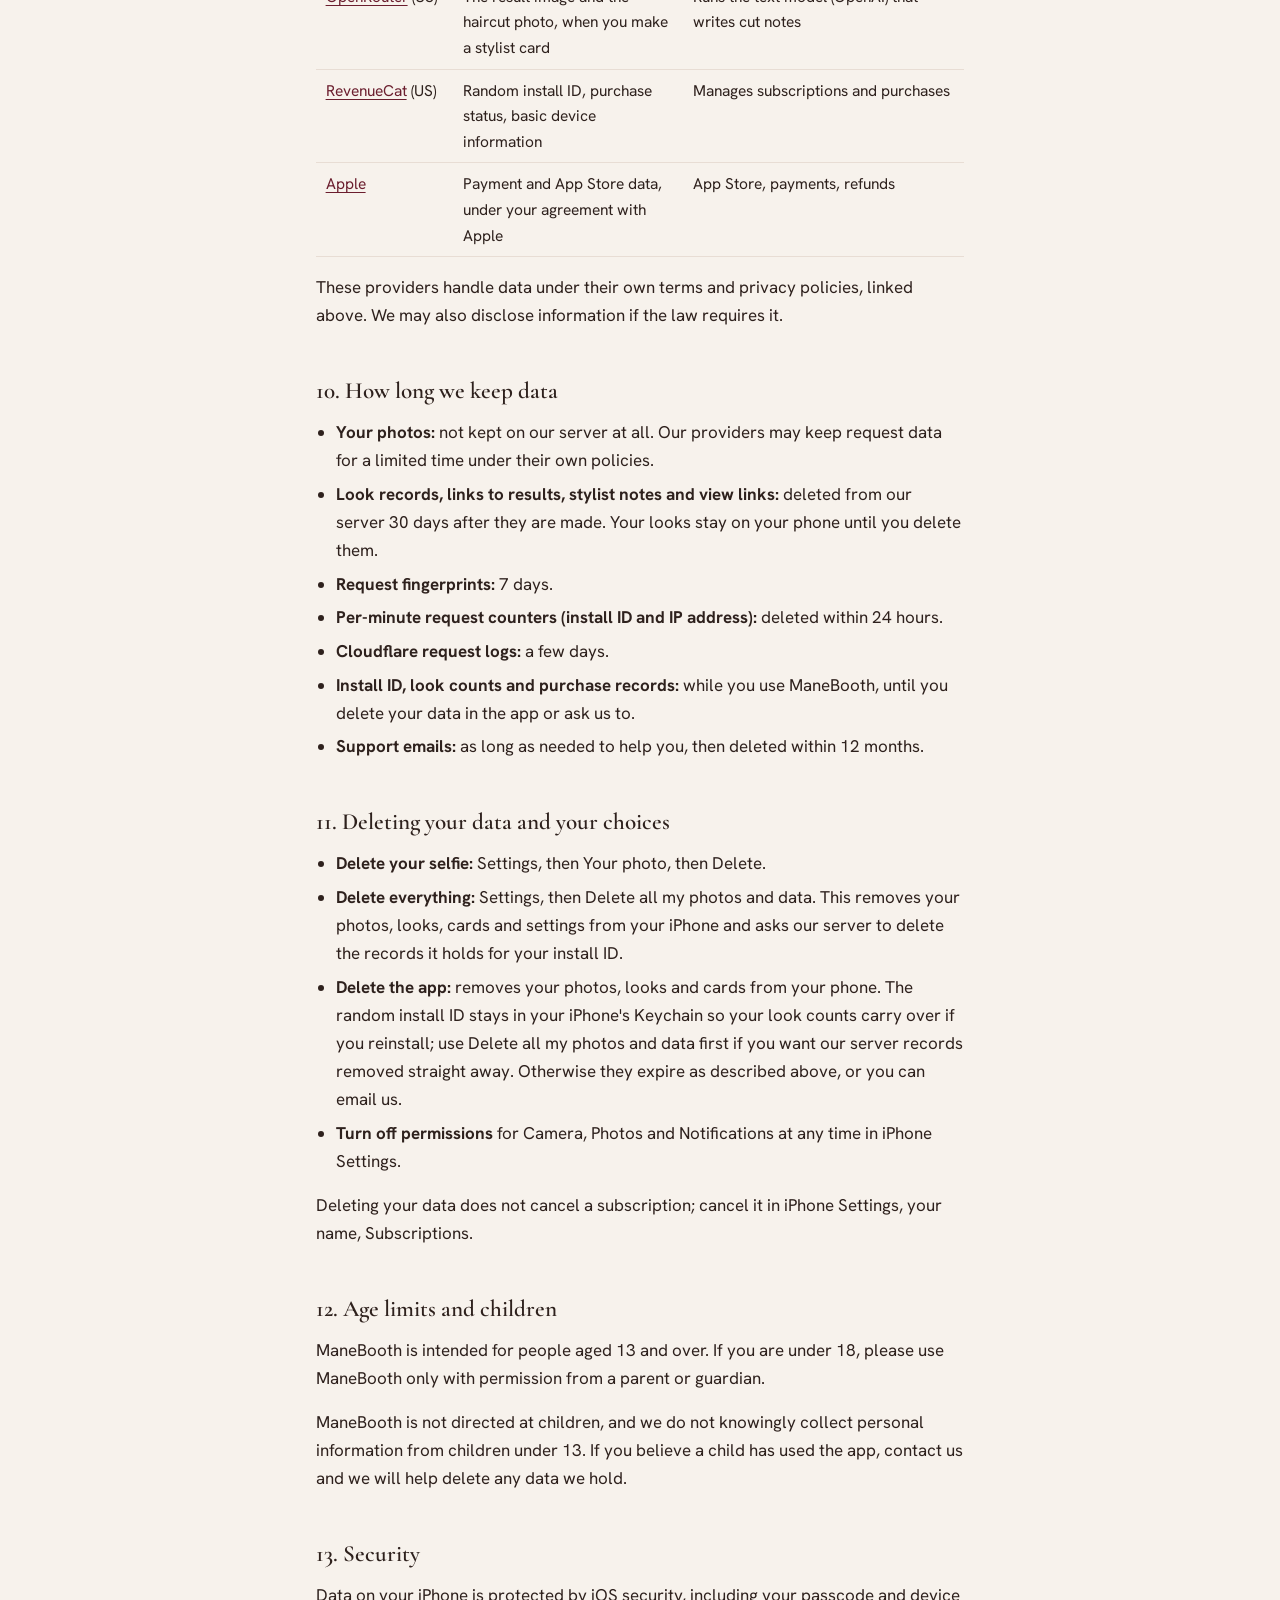
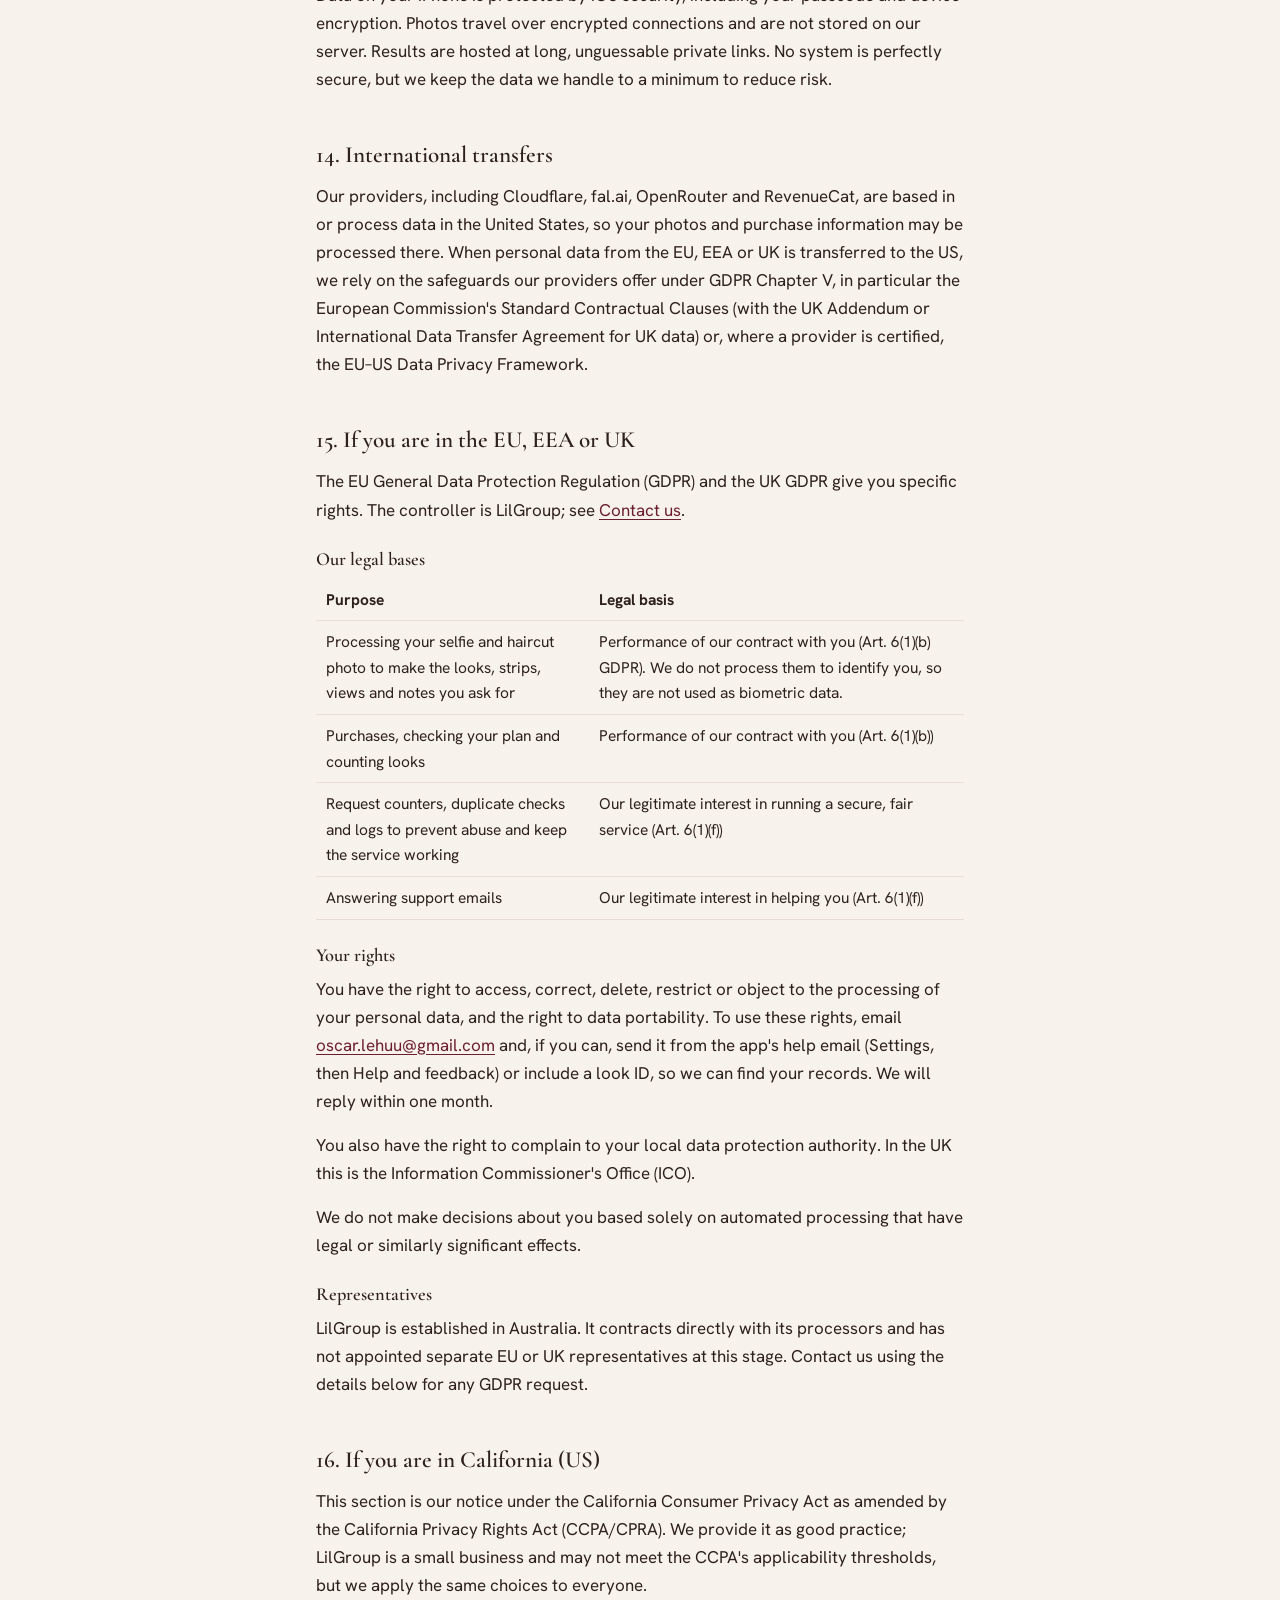
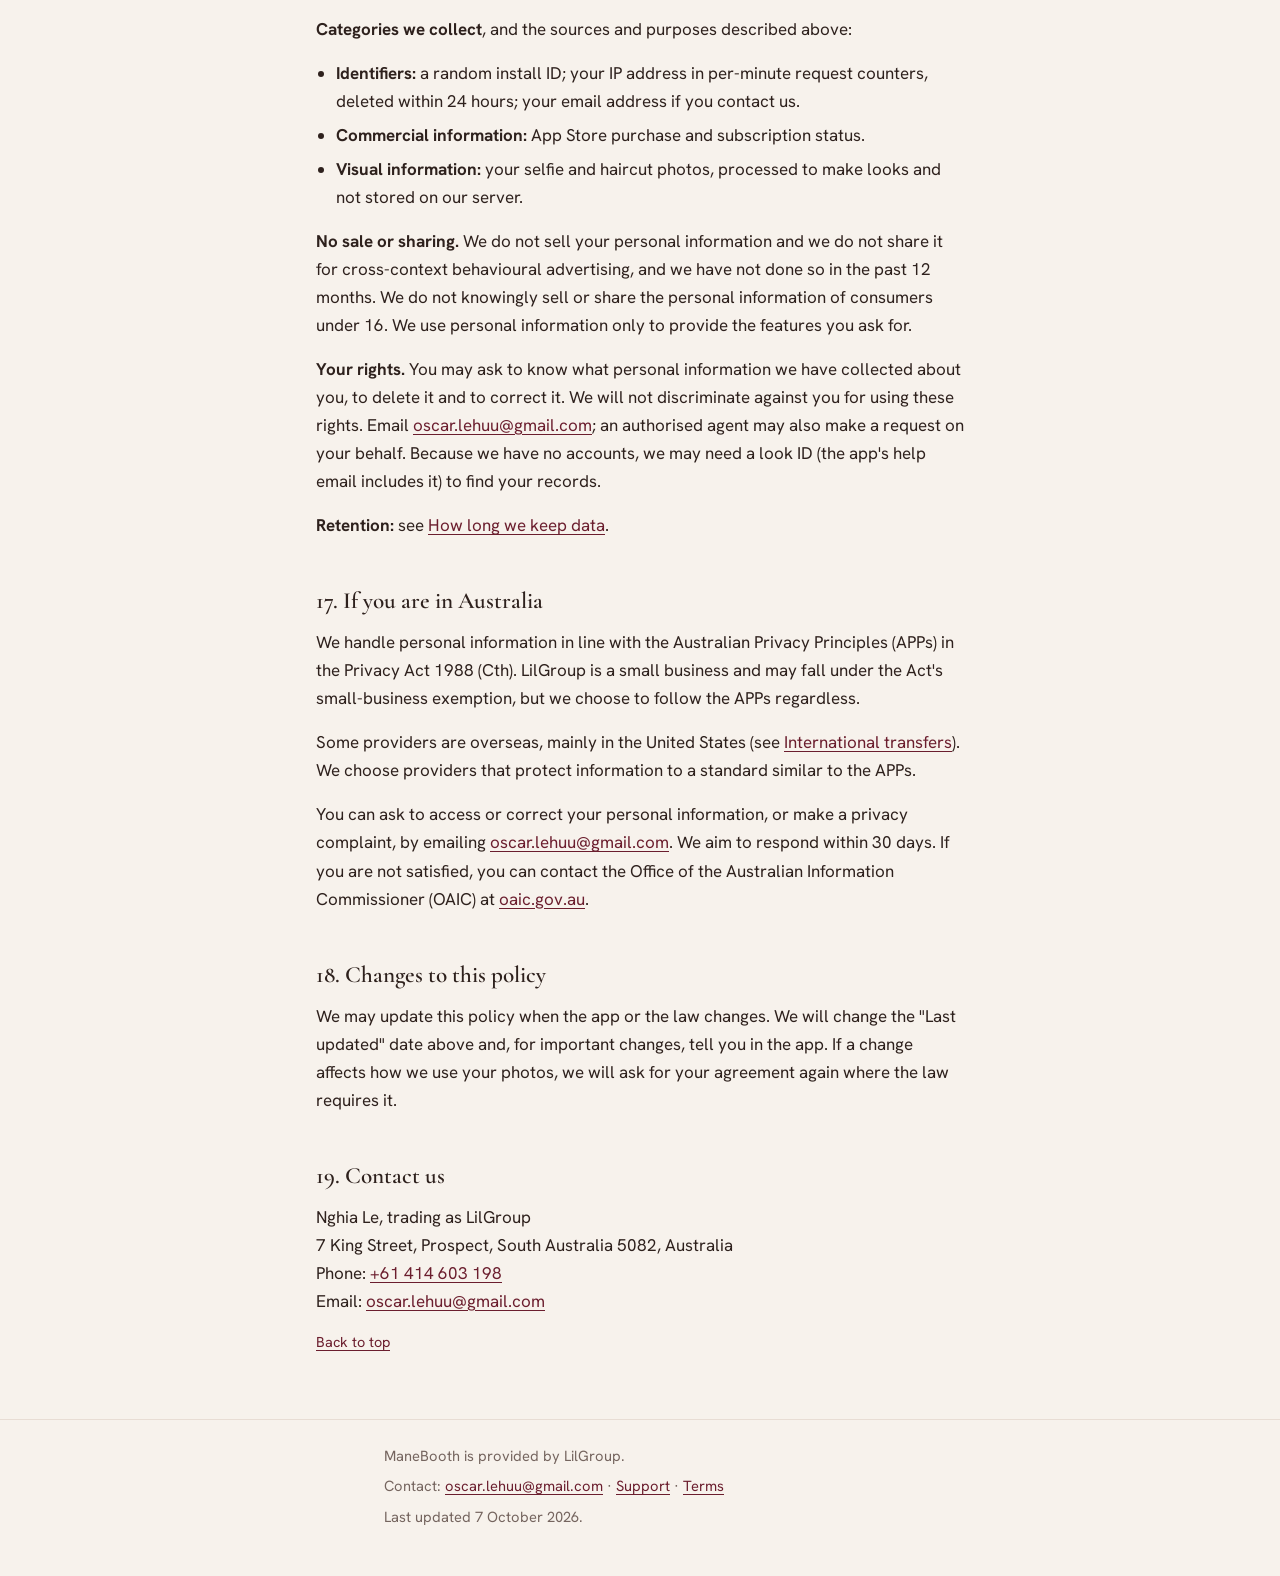
==== commit d6e7ab90: "docs: clarify the install id stays in the Keychain after deleting the app" ====
--- a/privacy.html
+++ b/privacy.html
@@ -80,7 +80,7 @@
           <li>the haircut photos you paste, pick or take;</li>
           <li>your looks, photobooth strips, side and back views, stylist cards and cut notes;</li>
           <li>salon visit dates you choose, and your app settings;</li>
-          <li>a random install ID, kept in your iPhone's Keychain, so our server can count your looks without knowing who you are.</li>
+          <li>a random install ID, kept in your iPhone's Keychain (it stays there if you delete the app), so our server can count your looks without knowing who you are.</li>
         </ul>
         <p>We cannot access this data on your phone.</p>
       </section>
@@ -180,7 +180,7 @@
         <ul>
           <li><strong>Delete your selfie:</strong> Settings, then Your photo, then Delete.</li>
           <li><strong>Delete everything:</strong> Settings, then Delete all my photos and data. This removes your photos, looks, cards and settings from your iPhone and asks our server to delete the records it holds for your install ID.</li>
-          <li><strong>Delete the app:</strong> removes everything stored on your phone. Server records then expire as described above, or you can email us to delete them sooner.</li>
+          <li><strong>Delete the app:</strong> removes your photos, looks and cards from your phone. The random install ID stays in your iPhone's Keychain so your look counts carry over if you reinstall; use Delete all my photos and data first if you want our server records removed straight away. Otherwise they expire as described above, or you can email us.</li>
           <li><strong>Turn off permissions</strong> for Camera, Photos and Notifications at any time in iPhone Settings.</li>
         </ul>
         <p>Deleting your data does not cancel a subscription; cancel it in iPhone Settings, your name, Subscriptions.</p>
